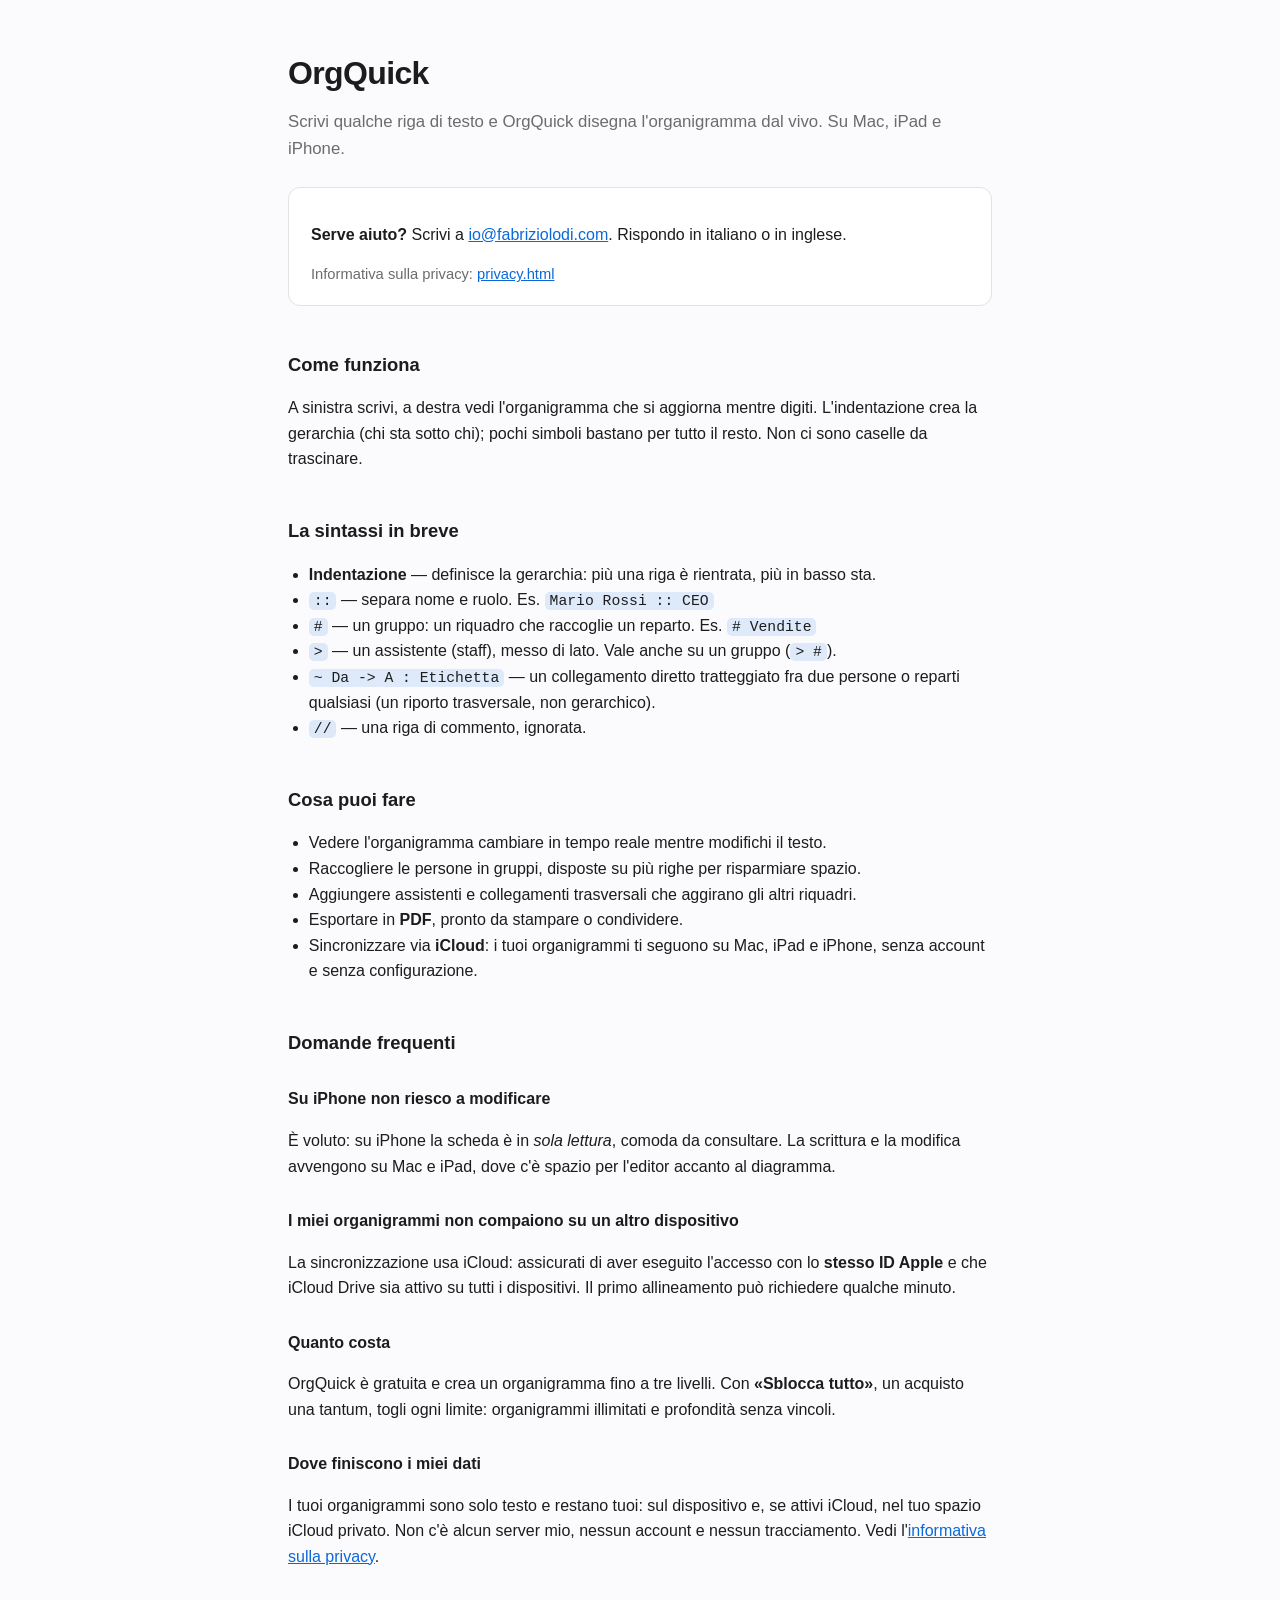
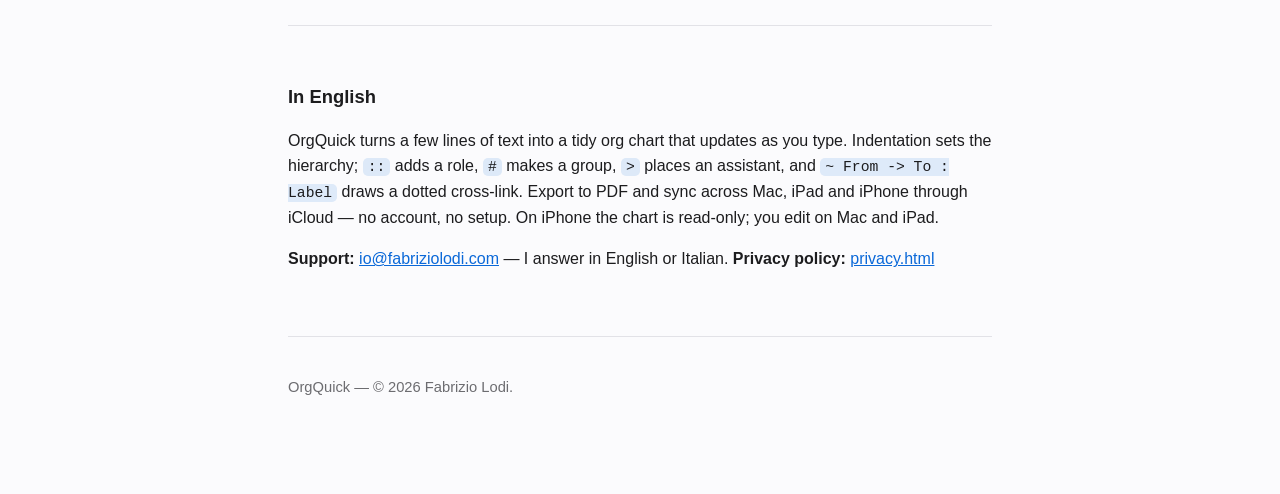
==== index.html @ 47aeac0c "OrgQuick: pagine supporto e privacy" ====
<!DOCTYPE html>
<html lang="it">
<head>
<meta charset="utf-8">
<meta name="viewport" content="width=device-width, initial-scale=1">
<title>OrgQuick — supporto</title>
<link rel="stylesheet" href="style.css">
</head>
<body>
<main>

  <h1>OrgQuick</h1>
  <p class="lead">Scrivi qualche riga di testo e OrgQuick disegna l'organigramma dal vivo. Su Mac, iPad e iPhone.</p>

  <div class="card">
    <p><strong>Serve aiuto?</strong> Scrivi a <a href="mailto:io@fabriziolodi.com">io@fabriziolodi.com</a>. Rispondo in italiano o in inglese.</p>
    <p class="muted last">Informativa sulla privacy: <a href="privacy.html">privacy.html</a></p>
  </div>

  <h2>Come funziona</h2>
  <p>A sinistra scrivi, a destra vedi l'organigramma che si aggiorna mentre
  digiti. L'indentazione crea la gerarchia (chi sta sotto chi); pochi simboli
  bastano per tutto il resto. Non ci sono caselle da trascinare.</p>

  <h2>La sintassi in breve</h2>
  <ul>
    <li><strong>Indentazione</strong> — definisce la gerarchia: più una riga è
        rientrata, più in basso sta.</li>
    <li><code>::</code> — separa nome e ruolo. Es. <code>Mario Rossi :: CEO</code></li>
    <li><code>#</code> — un gruppo: un riquadro che raccoglie un reparto.
        Es. <code># Vendite</code></li>
    <li><code>&gt;</code> — un assistente (staff), messo di lato. Vale anche su
        un gruppo (<code>&gt; #</code>).</li>
    <li><code>~ Da -&gt; A : Etichetta</code> — un collegamento diretto
        tratteggiato fra due persone o reparti qualsiasi (un riporto trasversale,
        non gerarchico).</li>
    <li><code>//</code> — una riga di commento, ignorata.</li>
  </ul>

  <h2>Cosa puoi fare</h2>
  <ul>
    <li>Vedere l'organigramma cambiare in tempo reale mentre modifichi il testo.</li>
    <li>Raccogliere le persone in gruppi, disposte su più righe per risparmiare spazio.</li>
    <li>Aggiungere assistenti e collegamenti trasversali che aggirano gli altri riquadri.</li>
    <li>Esportare in <strong>PDF</strong>, pronto da stampare o condividere.</li>
    <li>Sincronizzare via <strong>iCloud</strong>: i tuoi organigrammi ti seguono
        su Mac, iPad e iPhone, senza account e senza configurazione.</li>
  </ul>

  <h2>Domande frequenti</h2>

  <h3>Su iPhone non riesco a modificare</h3>
  <p>È voluto: su iPhone la scheda è in <em>sola lettura</em>, comoda da
  consultare. La scrittura e la modifica avvengono su Mac e iPad, dove c'è spazio
  per l'editor accanto al diagramma.</p>

  <h3>I miei organigrammi non compaiono su un altro dispositivo</h3>
  <p>La sincronizzazione usa iCloud: assicurati di aver eseguito l'accesso con lo
  <strong>stesso ID Apple</strong> e che iCloud Drive sia attivo su tutti i
  dispositivi. Il primo allineamento può richiedere qualche minuto.</p>

  <h3>Quanto costa</h3>
  <p>OrgQuick è gratuita e crea un organigramma fino a tre livelli. Con
  <strong>«Sblocca tutto»</strong>, un acquisto una tantum, togli ogni limite:
  organigrammi illimitati e profondità senza vincoli.</p>

  <h3>Dove finiscono i miei dati</h3>
  <p>I tuoi organigrammi sono solo testo e restano tuoi: sul dispositivo e, se
  attivi iCloud, nel tuo spazio iCloud privato. Non c'è alcun server mio, nessun
  account e nessun tracciamento. Vedi l'<a href="privacy.html">informativa sulla privacy</a>.</p>

  <hr>

  <h2 lang="en">In English</h2>
  <p lang="en">OrgQuick turns a few lines of text into a tidy org chart that
  updates as you type. Indentation sets the hierarchy; <code>::</code> adds a
  role, <code>#</code> makes a group, <code>&gt;</code> places an assistant, and
  <code>~ From -&gt; To : Label</code> draws a dotted cross-link. Export to PDF and
  sync across Mac, iPad and iPhone through iCloud — no account, no setup. On
  iPhone the chart is read-only; you edit on Mac and iPad.</p>
  <p lang="en"><strong>Support:</strong> <a href="mailto:io@fabriziolodi.com">io@fabriziolodi.com</a> —
  I answer in English or Italian. <strong>Privacy policy:</strong>
  <a href="privacy.html">privacy.html</a></p>

  <footer>
    <p class="muted">OrgQuick — © 2026 Fabrizio Lodi.</p>
  </footer>

</main>
</body>
</html>
---- style.css ----
/* Foglio di stile per le pagine di supporto e privacy di OrgQuick.
   Tenuto minimo di proposito: due pagine statiche su GitHub Pages,
   niente build, niente font esterni. */

:root {
  color-scheme: light dark;
  --bg: #fbfbfd;
  --card: #fff;
  --text: #1c1c1e;
  --muted: #6c6c70;
  --line: #e2e2e7;
  --accent: #0a68d8;
}

@media (prefers-color-scheme: dark) {
  :root {
    --bg: #151517;
    --card: #1f1f22;
    --text: #f2f2f7;
    --muted: #9a9a9f;
    --line: #333338;
    --accent: #5aa7ff;
  }
}

* { box-sizing: border-box; }

body {
  margin: 0;
  padding: 48px 20px 80px;
  background: var(--bg);
  color: var(--text);
  font: 16px/1.6 -apple-system, BlinkMacSystemFont, "Segoe UI", sans-serif;
}

main { max-width: 44rem; margin: 0 auto; }

h1 { font-size: 2rem; letter-spacing: -0.02em; margin: 0 0 .3em; }
h2 { font-size: 1.15rem; margin: 2.4em 0 .6em; }
h3 { font-size: 1rem; margin: 1.8em 0 .3em; }

.lead { color: var(--muted); font-size: 1.05rem; margin-top: 0; }
.muted { color: var(--muted); font-size: .92rem; }
.last { margin-bottom: 0; }

a { color: var(--accent); }

code {
  font: 0.92em ui-monospace, SFMono-Regular, Menlo, monospace;
  background: color-mix(in srgb, var(--accent) 12%, transparent);
  padding: 1px 5px;
  border-radius: 5px;
}

.card {
  background: var(--card);
  border: 1px solid var(--line);
  border-radius: 12px;
  padding: 18px 22px;
  margin: 1.5em 0;
}

ol, ul { padding-left: 1.3em; }

hr { border: 0; border-top: 1px solid var(--line); margin: 3.5em 0; }

footer { margin-top: 4em; padding-top: 1.5em; border-top: 1px solid var(--line); }
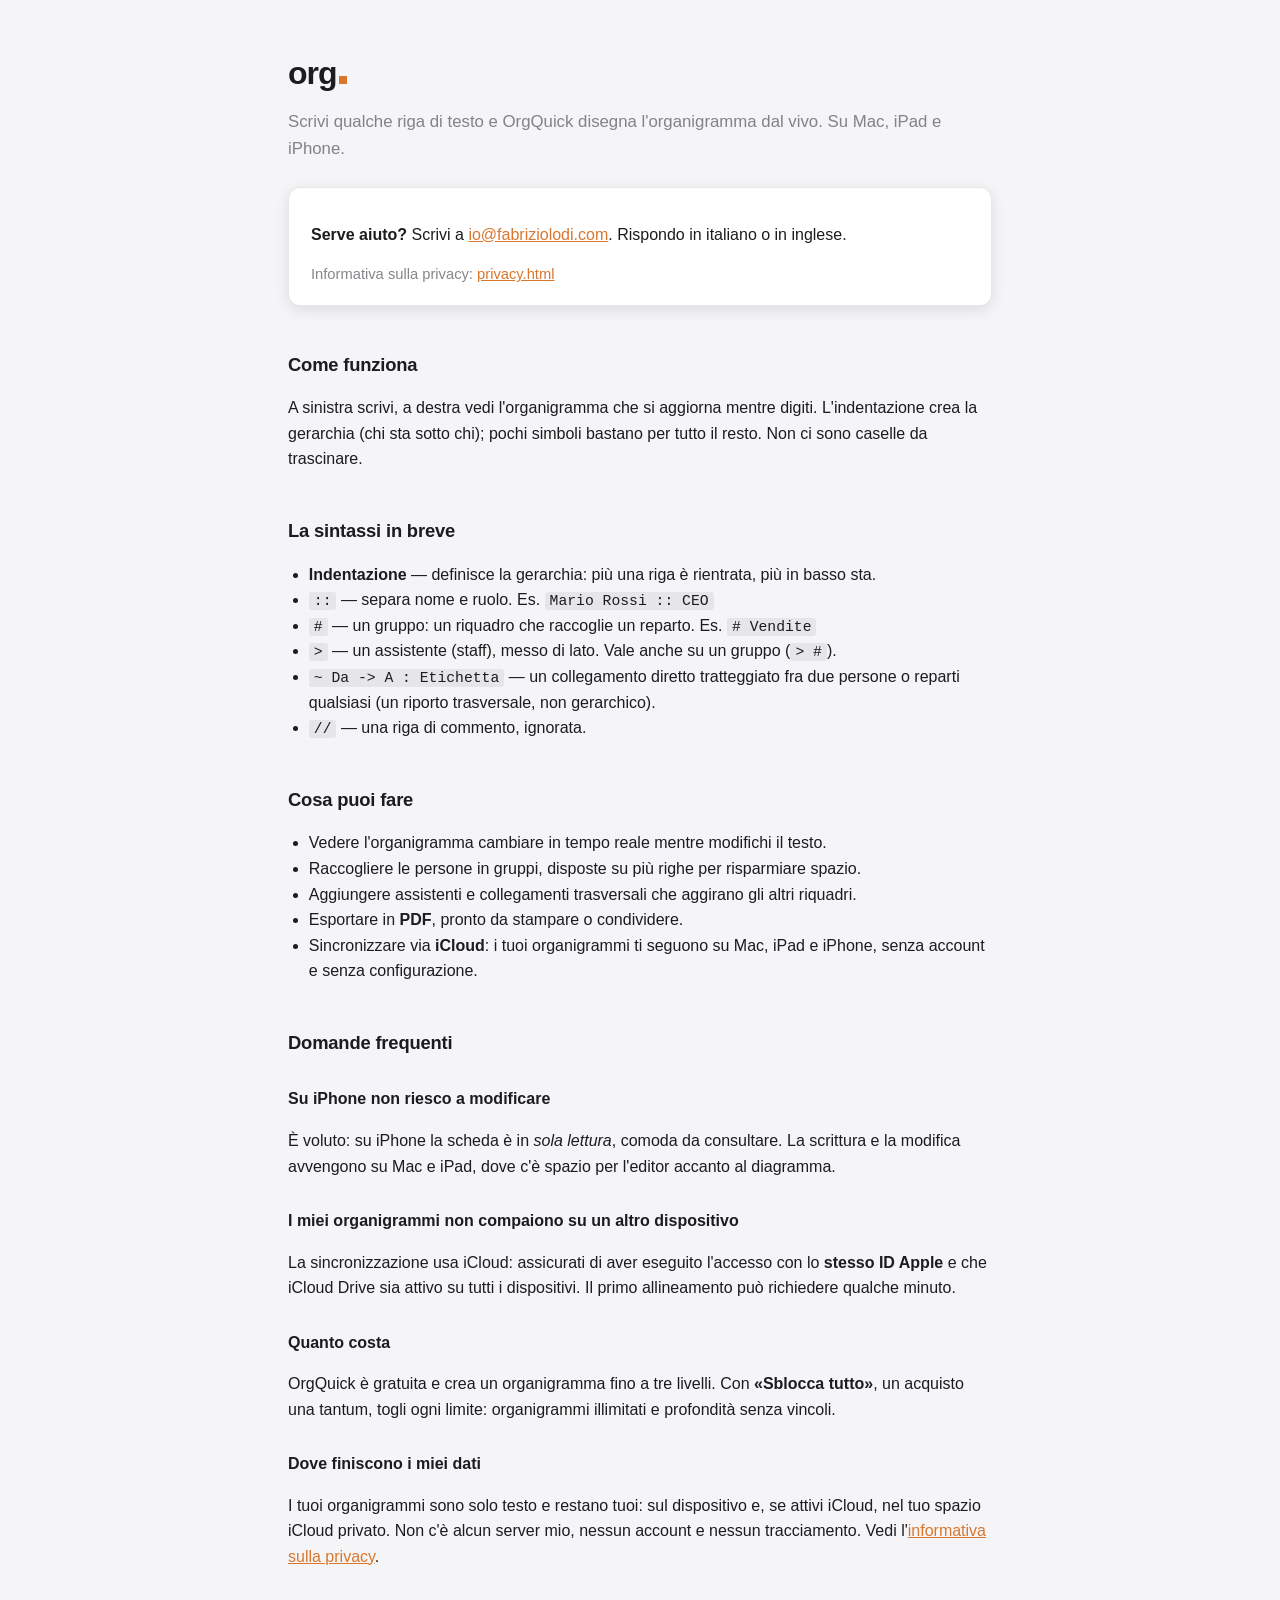
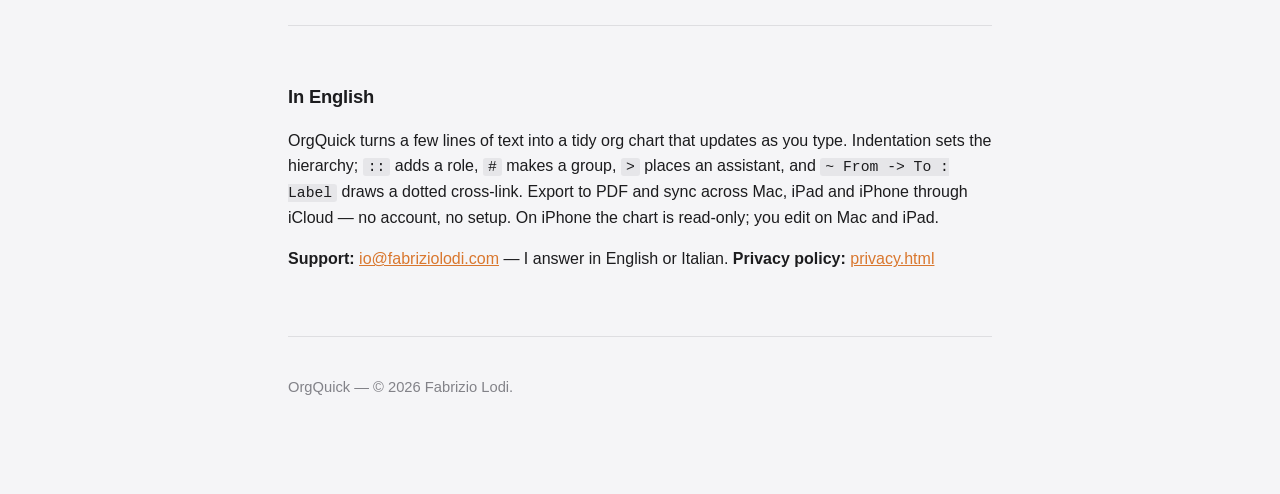
==== commit cfbb8d82: "Aspetto allineato al design system Quick (accento arancio, logotipo) Co-Authored-By: Claude Opus 5.5" ====
--- a/index.html
+++ b/index.html
@@ -9,7 +9,7 @@
 <body>
 <main>
 
-  <h1>OrgQuick</h1>
+  <h1 class="wordmark" aria-label="OrgQuick">org</h1>
   <p class="lead">Scrivi qualche riga di testo e OrgQuick disegna l'organigramma dal vivo. Su Mac, iPad e iPhone.</p>
 
   <div class="card">
--- a/style.css
+++ b/style.css
@@ -4,22 +4,27 @@
 
 :root {
   color-scheme: light dark;
-  --bg: #fbfbfd;
+  /* Quick design system: grigi di sistema Apple, un solo accento arancio. */
+  --bg: #f5f5f7;
   --card: #fff;
   --text: #1c1c1e;
-  --muted: #6c6c70;
-  --line: #e2e2e7;
-  --accent: #0a68d8;
+  --muted: rgba(60, 60, 67, .62);
+  --line: rgba(60, 60, 67, .12);
+  --fill: rgba(120, 120, 128, .12);
+  --accent: #D9772E;
+  --shadow: 0 4px 14px rgba(0, 0, 0, .10);
 }
 
 @media (prefers-color-scheme: dark) {
   :root {
     --bg: #151517;
-    --card: #1f1f22;
+    --card: #1e1e21;
     --text: #f2f2f7;
-    --muted: #9a9a9f;
-    --line: #333338;
-    --accent: #5aa7ff;
+    --muted: rgba(235, 235, 245, .62);
+    --line: rgba(235, 235, 245, .14);
+    --fill: rgba(120, 120, 128, .24);
+    --accent: #F08A3E;
+    --shadow: 0 4px 14px rgba(0, 0, 0, .40);
   }
 }
 
@@ -30,14 +35,25 @@
   padding: 48px 20px 80px;
   background: var(--bg);
   color: var(--text);
-  font: 16px/1.6 -apple-system, BlinkMacSystemFont, "Segoe UI", sans-serif;
+  font: 16px/1.6 -apple-system, BlinkMacSystemFont, "IBM Plex Sans", "Segoe UI", sans-serif;
 }
 
 main { max-width: 44rem; margin: 0 auto; }
 
-h1 { font-size: 2rem; letter-spacing: -0.02em; margin: 0 0 .3em; }
-h2 { font-size: 1.15rem; margin: 2.4em 0 .6em; }
-h3 { font-size: 1rem; margin: 1.8em 0 .3em; }
+h1 { font-size: 2rem; font-weight: 600; letter-spacing: -0.02em; margin: 0 0 .3em; }
+h2 { font-size: 1.15rem; font-weight: 600; letter-spacing: -0.01em; margin: 2.4em 0 .6em; }
+h3 { font-size: 1rem; font-weight: 600; margin: 1.8em 0 .3em; }
+
+/* Logotipo della famiglia: nome minuscolo + quadrato accento (¼ del corpo) sulla linea di base. */
+.wordmark { font-weight: 700; letter-spacing: -0.03em; }
+.wordmark::after {
+  content: "";
+  display: inline-block;
+  width: .25em;
+  height: .25em;
+  margin-left: .08em;
+  background: var(--accent);
+}
 
 .lead { color: var(--muted); font-size: 1.05rem; margin-top: 0; }
 .muted { color: var(--muted); font-size: .92rem; }
@@ -46,15 +62,16 @@
 a { color: var(--accent); }
 
 code {
-  font: 0.92em ui-monospace, SFMono-Regular, Menlo, monospace;
-  background: color-mix(in srgb, var(--accent) 12%, transparent);
+  font: 0.92em ui-monospace, SFMono-Regular, "IBM Plex Mono", Menlo, monospace;
+  background: var(--fill);
   padding: 1px 5px;
-  border-radius: 5px;
+  border-radius: 3px;
 }
 
 .card {
   background: var(--card);
-  border: 1px solid var(--line);
+  border: 0.5px solid var(--line);
+  box-shadow: var(--shadow);
   border-radius: 12px;
   padding: 18px 22px;
   margin: 1.5em 0;
